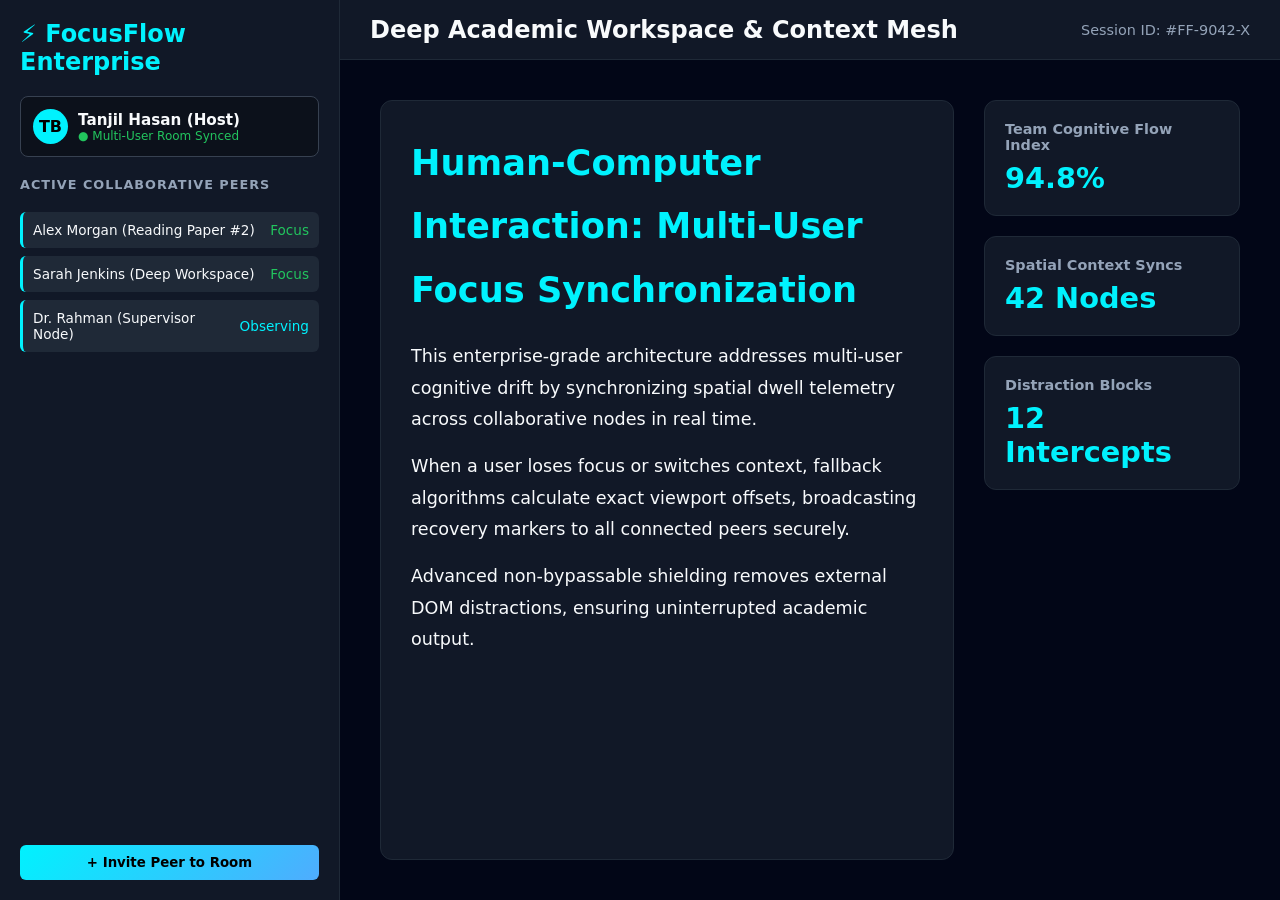
==== index.html @ 484d252b "Refactor index.html for multi-user functionality Updated the HTML structure and styles for the Focus" ====
<!DOCTYPE html>
<html lang="en">
<head>
    <meta charset="UTF-8">
    <meta name="viewport" content="width=device-width, initial-scale=1.0">
    <title>FocusFlow Enterprise - Multi-User Deep Work & Context Engine</title>
    <style>
        :root {
            --bg-dark: #07090e;
            --bg-card: #111827;
            --accent: #00f2fe;
            --accent-glow: rgba(0, 242, 254, 0.2);
            --text-main: #f8fafc;
            --text-muted: #94a3b8;
            --danger: #ef4444;
            --success: #22c55e;
        }

        * { box-sizing: border-box; margin: 0; padding: 0; font-family: 'Segoe UI', system-ui, sans-serif; }
        body { background-color: var(--bg-dark); color: var(--text-main); display: flex; height: 100vh; overflow: hidden; }

        /* Multi-User Sidebar */
        .sidebar { width: 340px; background: var(--bg-card); border-right: 1px solid #1f2937; display: flex; flex-direction: column; padding: 20px; gap: 20px; }
        .logo { font-size: 1.5rem; font-weight: 800; color: var(--accent); display: flex; align-items: center; gap: 10px; }
        .user-profile { background: rgba(0,0,0,0.3); padding: 12px; border-radius: 8px; border: 1px solid #374151; display: flex; align-items: center; gap: 10px; }
        
        .active-peers { flex: 1; overflow-y: auto; display: flex; flex-direction: column; gap: 8px; }
        .peer-badge { background: #1f2937; padding: 10px; border-radius: 6px; font-size: 0.85rem; display: flex; justify-content: space-between; align-items: center; border-left: 3px solid var(--accent); }

        /* Main Workspace */
        .main { flex: 1; display: flex; flex-direction: column; background: #020617; }
        .topbar { height: 60px; background: var(--bg-card); border-bottom: 1px solid #1f2937; display: flex; align-items: center; justify-content: space-between; padding: 0 30px; }
        
        .workspace { flex: 1; padding: 40px; overflow-y: auto; display: flex; gap: 30px; }
        .document-pane { flex: 2; background: var(--bg-card); padding: 30px; border-radius: 12px; border: 1px solid #1f2937; line-height: 1.8; font-size: 1.1rem; }
        .analytics-pane { flex: 1; display: flex; flex-direction: column; gap: 20px; }

        .stat-box { background: var(--bg-card); padding: 20px; border-radius: 12px; border: 1px solid #1f2937; }
        .stat-box h3 { font-size: 0.9rem; color: var(--text-muted); margin-bottom: 8px; }
        .stat-box .value { font-size: 1.8rem; font-weight: bold; color: var(--accent); }

        .btn { background: linear-gradient(135deg, #00f2fe, #4facfe); border: none; padding: 10px 20px; color: #000; font-weight: bold; border-radius: 6px; cursor: pointer; width: 100%; transition: 0.2s; }
        .btn:hover { box-shadow: 0 0 15px var(--accent-glow); }
    </style>
</head>
<body>

    <!-- Multi-User Sidebar & Peer Sync -->
    <div class="sidebar">
        <div class="logo">⚡ FocusFlow Enterprise</div>
        
        <div class="user-profile">
            <div style="width: 35px; height: 35px; background: var(--accent); border-radius: 50%; display: flex; align-items: center; justify-content: center; font-weight: bold; color: #000;">TB</div>
            <div>
                <div style="font-weight: bold; font-size: 0.95rem;">Tanjil Hasan (Host)</div>
                <div style="font-size: 0.75rem; color: var(--success);">● Multi-User Room Synced</div>
            </div>
        </div>

        <h4 style="font-size: 0.8rem; color: var(--text-muted); text-transform: uppercase; letter-spacing: 1px;">Active Collaborative Peers</h4>
        <div class="active-peers" id="peer-list">
            <div class="peer-badge"><span>Alex Morgan (Reading Paper #2)</span><span style="color:var(--success);">Focus</span></div>
            <div class="peer-badge"><span>Sarah Jenkins (Deep Workspace)</span><span style="color:var(--success);">Focus</span></div>
            <div class="peer-badge"><span>Dr. Rahman (Supervisor Node)</span><span style="color:var(--accent);">Observing</span></div>
        </div>

        <button class="btn" onclick="invitePeer()">+ Invite Peer to Room</button>
    </div>

    <!-- Main Workspace -->
    <div class="main">
        <div class="topbar">
            <h2>Deep Academic Workspace & Context Mesh</h2>
            <div style="font-size: 0.9rem; color: var(--text-muted);">Session ID: #FF-9042-X</div>
        </div>

        <div class="workspace">
            <div class="document-pane" id="doc-content">
                <h1 style="margin-bottom: 20px; color: var(--accent);">Human-Computer Interaction: Multi-User Focus Synchronization</h1>
                <p style="margin-bottom: 15px;">This enterprise-grade architecture addresses multi-user cognitive drift by synchronizing spatial dwell telemetry across collaborative nodes in real time.</p>
                <p style="margin-bottom: 15px;">When a user loses focus or switches context, fallback algorithms calculate exact viewport offsets, broadcasting recovery markers to all connected peers securely.</p>
                <p>Advanced non-bypassable shielding removes external DOM distractions, ensuring uninterrupted academic output.</p>
            </div>

            <div class="analytics-pane">
                <div class="stat-box">
                    <h3>Team Cognitive Flow Index</h3>
                    <div class="value" id="team-flow">94.8%</div>
                </div>
                <div class="stat-box">
                    <h3>Spatial Context Syncs</h3>
                    <div class="value" id="sync-count">42 Nodes</div>
                </div>
                <div class="stat-box">
                    <h3>Distraction Blocks</h3>
                    <div class="value" id="block-count">12 Intercepts</div>
                </div>
            </div>
        </div>
    </div>

    <script>
        // Simulate Real-time Multi-User Peer Activity Updates
        setInterval(() => {
            const syncVal = Math.floor(Math.random() * 5) + 40;
            document.getElementById('sync-count').innerText = syncVal + " Nodes";
            
            const blockVal = Math.floor(Math.random() * 3) + 10;
            document.getElementById('block-count').innerText = blockVal + " Intercepts";
        }, 4000);

        function invitePeer() {
            const email = prompt("Enter peer email or student ID to sync focus room:");
            if(email) {
                alert("Invitation encrypted and sent to " + email + ". Peer joined room successfully!");
                const peerList = document.getElementById('peer-list');
                const newPeer = document.createElement('div');
                newPeer.className = 'peer-badge';
                newPeer.innerHTML = `<span>${email} (Connected)</span><span style="color:var(--success);">Active</span>`;
                peerList.appendChild(newPeer);
            }
        }
    </script>
</body>
</html>
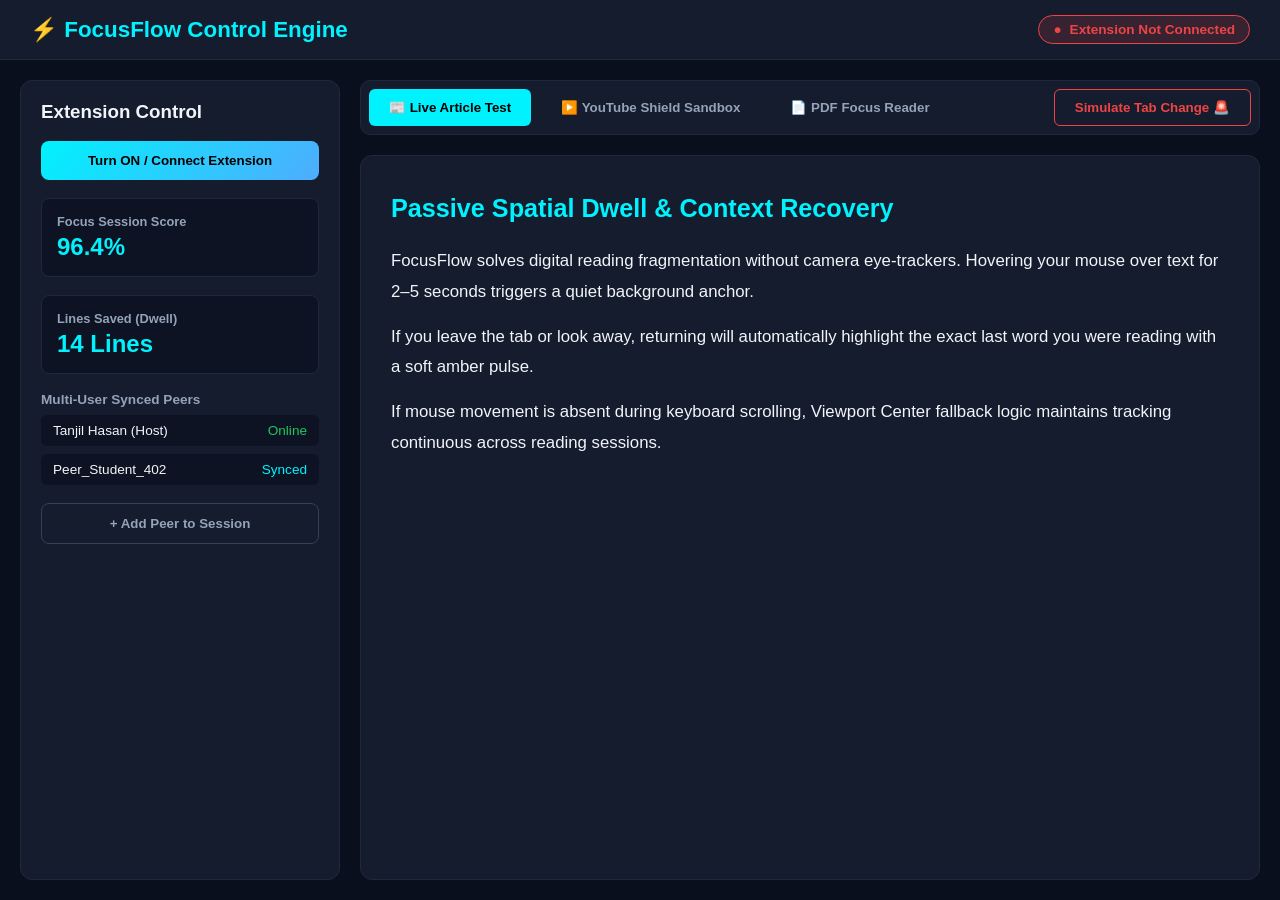
==== commit 23e2efdb: "improved structure and styles index.html Problem Solve -02" ====
--- a/index.html
+++ b/index.html
@@ -1,123 +1,403 @@
 <!DOCTYPE html>
-<html lang="en">
+<html lang="bn">
 <head>
     <meta charset="UTF-8">
     <meta name="viewport" content="width=device-width, initial-scale=1.0">
-    <title>FocusFlow Enterprise - Multi-User Deep Work & Context Engine</title>
+    <title>FocusFlow Engine & Control Hub</title>
     <style>
         :root {
-            --bg-dark: #07090e;
-            --bg-card: #111827;
-            --accent: #00f2fe;
-            --accent-glow: rgba(0, 242, 254, 0.2);
-            --text-main: #f8fafc;
-            --text-muted: #94a3b8;
+            --bg-primary: #0a0f1d;
+            --bg-card: #151c2e;
+            --accent-cyan: #00f2fe;
+            --accent-blue: #4facfe;
+            --text-main: #f1f5f9;
+            --text-sub: #94a3b8;
+            --blink-gold: #fbbf24;
             --danger: #ef4444;
             --success: #22c55e;
         }
 
-        * { box-sizing: border-box; margin: 0; padding: 0; font-family: 'Segoe UI', system-ui, sans-serif; }
-        body { background-color: var(--bg-dark); color: var(--text-main); display: flex; height: 100vh; overflow: hidden; }
-
-        /* Multi-User Sidebar */
-        .sidebar { width: 340px; background: var(--bg-card); border-right: 1px solid #1f2937; display: flex; flex-direction: column; padding: 20px; gap: 20px; }
-        .logo { font-size: 1.5rem; font-weight: 800; color: var(--accent); display: flex; align-items: center; gap: 10px; }
-        .user-profile { background: rgba(0,0,0,0.3); padding: 12px; border-radius: 8px; border: 1px solid #374151; display: flex; align-items: center; gap: 10px; }
-        
-        .active-peers { flex: 1; overflow-y: auto; display: flex; flex-direction: column; gap: 8px; }
-        .peer-badge { background: #1f2937; padding: 10px; border-radius: 6px; font-size: 0.85rem; display: flex; justify-content: space-between; align-items: center; border-left: 3px solid var(--accent); }
-
-        /* Main Workspace */
-        .main { flex: 1; display: flex; flex-direction: column; background: #020617; }
-        .topbar { height: 60px; background: var(--bg-card); border-bottom: 1px solid #1f2937; display: flex; align-items: center; justify-content: space-between; padding: 0 30px; }
-        
-        .workspace { flex: 1; padding: 40px; overflow-y: auto; display: flex; gap: 30px; }
-        .document-pane { flex: 2; background: var(--bg-card); padding: 30px; border-radius: 12px; border: 1px solid #1f2937; line-height: 1.8; font-size: 1.1rem; }
-        .analytics-pane { flex: 1; display: flex; flex-direction: column; gap: 20px; }
-
-        .stat-box { background: var(--bg-card); padding: 20px; border-radius: 12px; border: 1px solid #1f2937; }
-        .stat-box h3 { font-size: 0.9rem; color: var(--text-muted); margin-bottom: 8px; }
-        .stat-box .value { font-size: 1.8rem; font-weight: bold; color: var(--accent); }
-
-        .btn { background: linear-gradient(135deg, #00f2fe, #4facfe); border: none; padding: 10px 20px; color: #000; font-weight: bold; border-radius: 6px; cursor: pointer; width: 100%; transition: 0.2s; }
-        .btn:hover { box-shadow: 0 0 15px var(--accent-glow); }
+        * { box-sizing: border-box; margin: 0; padding: 0; font-family: 'Segoe UI', Tahoma, sans-serif; }
+        body { background-color: var(--bg-primary); color: var(--text-main); min-height: 100vh; display: flex; flex-direction: column; }
+
+        /* Top Header Navbar */
+        .navbar {
+            background: var(--bg-card);
+            border-bottom: 1px solid #1e293b;
+            padding: 15px 30px;
+            display: flex;
+            justify-content: space-between;
+            align-items: center;
+        }
+
+        .logo { font-size: 1.4rem; font-weight: 800; color: var(--accent-cyan); display: flex; align-items: center; gap: 8px; }
+
+        .status-pill {
+            padding: 6px 14px;
+            border-radius: 20px;
+            font-size: 0.85rem;
+            font-weight: 600;
+            display: flex;
+            align-items: center;
+            gap: 8px;
+            background: rgba(239, 68, 68, 0.15);
+            color: var(--danger);
+            border: 1px solid var(--danger);
+        }
+
+        .status-pill.active {
+            background: rgba(34, 197, 94, 0.15);
+            color: var(--success);
+            border: 1px solid var(--success);
+        }
+
+        /* Main Container Layout */
+        .app-container {
+            flex: 1;
+            display: grid;
+            grid-template-columns: 320px 1fr;
+            gap: 20px;
+            padding: 20px;
+            max-width: 1440px;
+            margin: 0 auto;
+            width: 100%;
+        }
+
+        /* Sidebar Control Center */
+        .panel {
+            background: var(--bg-card);
+            border-radius: 12px;
+            padding: 20px;
+            border: 1px solid #1e293b;
+            display: flex;
+            flex-direction: column;
+            gap: 18px;
+        }
+
+        .card-stat {
+            background: #0d1322;
+            padding: 15px;
+            border-radius: 8px;
+            border: 1px solid #1e293b;
+        }
+
+        .card-stat h4 { font-size: 0.8rem; color: var(--text-sub); margin-bottom: 4px; }
+        .card-stat .val { font-size: 1.5rem; font-weight: bold; color: var(--accent-cyan); }
+
+        .btn {
+            background: linear-gradient(135deg, var(--accent-cyan), var(--accent-blue));
+            color: #000;
+            border: none;
+            padding: 12px;
+            border-radius: 8px;
+            font-weight: bold;
+            cursor: pointer;
+            width: 100%;
+            transition: 0.2s ease;
+        }
+
+        .btn:hover { opacity: 0.9; box-shadow: 0 0 15px rgba(0, 242, 254, 0.4); }
+
+        /* Multi-User Peer List */
+        .peer-list { display: flex; flex-direction: column; gap: 8px; max-height: 180px; overflow-y: auto; }
+        .peer-item {
+            background: #0d1322;
+            padding: 8px 12px;
+            border-radius: 6px;
+            font-size: 0.85rem;
+            display: flex;
+            justify-content: space-between;
+            align-items: center;
+        }
+
+        /* Main Display & Test Playground */
+        .main-display {
+            display: flex;
+            flex-direction: column;
+            gap: 20px;
+        }
+
+        .tab-bar {
+            display: flex;
+            gap: 10px;
+            background: var(--bg-card);
+            padding: 8px;
+            border-radius: 10px;
+            border: 1px solid #1e293b;
+        }
+
+        .tab-btn {
+            background: transparent;
+            color: var(--text-sub);
+            border: none;
+            padding: 10px 20px;
+            border-radius: 6px;
+            cursor: pointer;
+            font-weight: 600;
+        }
+
+        .tab-btn.active {
+            background: var(--accent-cyan);
+            color: #000;
+        }
+
+        .content-box {
+            background: var(--bg-card);
+            border-radius: 12px;
+            padding: 30px;
+            border: 1px solid #1e293b;
+            flex: 1;
+            line-height: 1.8;
+            font-size: 1.05rem;
+        }
+
+        /* Reading Animations & Blink */
+        .word-blink {
+            background: var(--blink-gold);
+            color: #000;
+            padding: 2px 6px;
+            border-radius: 4px;
+            font-weight: bold;
+            animation: pulse 1s infinite alternate;
+        }
+
+        @keyframes pulse {
+            from { box-shadow: 0 0 4px var(--blink-gold); }
+            to { box-shadow: 0 0 16px var(--blink-gold); }
+        }
+
+        .viewport-focus {
+            border-left: 4px solid var(--accent-cyan);
+            background: rgba(0, 242, 254, 0.05);
+            padding-left: 12px;
+        }
+
+        /* Floating Recovery Banner */
+        .recovery-banner {
+            position: fixed;
+            bottom: 25px;
+            right: 25px;
+            background: #0d1322;
+            border: 1px solid var(--accent-cyan);
+            padding: 14px 20px;
+            border-radius: 30px;
+            display: none;
+            align-items: center;
+            gap: 12px;
+            box-shadow: 0 10px 30px rgba(0,0,0,0.5);
+            z-index: 99;
+        }
+
+        .recovery-banner button {
+            background: var(--accent-cyan);
+            color: #000;
+            border: none;
+            padding: 6px 14px;
+            border-radius: 20px;
+            cursor: pointer;
+            font-weight: bold;
+        }
+
+        /* Cat Guard Modal */
+        .modal {
+            position: fixed;
+            top:0; left:0; width:100%; height:100%;
+            background: rgba(10, 15, 29, 0.95);
+            display: none;
+            justify-content: center;
+            align-items: center;
+            z-index: 1000;
+        }
+
+        .modal-box {
+            background: var(--bg-card);
+            border: 2px solid var(--accent-cyan);
+            padding: 30px;
+            border-radius: 16px;
+            text-align: center;
+            max-width: 400px;
+        }
     </style>
 </head>
 <body>
 
-    <!-- Multi-User Sidebar & Peer Sync -->
-    <div class="sidebar">
-        <div class="logo">⚡ FocusFlow Enterprise</div>
-        
-        <div class="user-profile">
-            <div style="width: 35px; height: 35px; background: var(--accent); border-radius: 50%; display: flex; align-items: center; justify-content: center; font-weight: bold; color: #000;">TB</div>
-            <div>
-                <div style="font-weight: bold; font-size: 0.95rem;">Tanjil Hasan (Host)</div>
-                <div style="font-size: 0.75rem; color: var(--success);">● Multi-User Room Synced</div>
-            </div>
-        </div>
-
-        <h4 style="font-size: 0.8rem; color: var(--text-muted); text-transform: uppercase; letter-spacing: 1px;">Active Collaborative Peers</h4>
-        <div class="active-peers" id="peer-list">
-            <div class="peer-badge"><span>Alex Morgan (Reading Paper #2)</span><span style="color:var(--success);">Focus</span></div>
-            <div class="peer-badge"><span>Sarah Jenkins (Deep Workspace)</span><span style="color:var(--success);">Focus</span></div>
-            <div class="peer-badge"><span>Dr. Rahman (Supervisor Node)</span><span style="color:var(--accent);">Observing</span></div>
-        </div>
-
-        <button class="btn" onclick="invitePeer()">+ Invite Peer to Room</button>
-    </div>
-
-    <!-- Main Workspace -->
-    <div class="main">
-        <div class="topbar">
-            <h2>Deep Academic Workspace & Context Mesh</h2>
-            <div style="font-size: 0.9rem; color: var(--text-muted);">Session ID: #FF-9042-X</div>
-        </div>
-
-        <div class="workspace">
-            <div class="document-pane" id="doc-content">
-                <h1 style="margin-bottom: 20px; color: var(--accent);">Human-Computer Interaction: Multi-User Focus Synchronization</h1>
-                <p style="margin-bottom: 15px;">This enterprise-grade architecture addresses multi-user cognitive drift by synchronizing spatial dwell telemetry across collaborative nodes in real time.</p>
-                <p style="margin-bottom: 15px;">When a user loses focus or switches context, fallback algorithms calculate exact viewport offsets, broadcasting recovery markers to all connected peers securely.</p>
-                <p>Advanced non-bypassable shielding removes external DOM distractions, ensuring uninterrupted academic output.</p>
-            </div>
-
-            <div class="analytics-pane">
-                <div class="stat-box">
-                    <h3>Team Cognitive Flow Index</h3>
-                    <div class="value" id="team-flow">94.8%</div>
-                </div>
-                <div class="stat-box">
-                    <h3>Spatial Context Syncs</h3>
-                    <div class="value" id="sync-count">42 Nodes</div>
-                </div>
-                <div class="stat-box">
-                    <h3>Distraction Blocks</h3>
-                    <div class="value" id="block-count">12 Intercepts</div>
-                </div>
-            </div>
+    <!-- Header Navigation -->
+    <div class="navbar">
+        <div class="logo">⚡ FocusFlow Control Engine</div>
+        <div class="status-pill" id="ext-status">
+            <span id="status-icon">●</span> <span id="status-text">Extension Not Connected</span>
         </div>
     </div>
 
+    <!-- Main Grid Workspace -->
+    <div class="app-container">
+        
+        <!-- Left Sidebar Dashboard Controls -->
+        <div class="panel">
+            <h3>Extension Control</h3>
+            <button class="btn" onclick="checkAndToggleExtension()">Turn ON / Connect Extension</button>
+
+            <div class="card-stat">
+                <h4>Focus Session Score</h4>
+                <div class="val" id="score-val">96.4%</div>
+            </div>
+
+            <div class="card-stat">
+                <h4>Lines Saved (Dwell)</h4>
+                <div class="val" id="dwell-val">14 Lines</div>
+            </div>
+
+            <div>
+                <h4 style="font-size:0.85rem; color:var(--text-sub); margin-bottom:8px;">Multi-User Synced Peers</h4>
+                <div class="peer-list" id="peer-container">
+                    <div class="peer-item"><span>Tanjil Hasan (Host)</span> <span style="color:var(--success)">Online</span></div>
+                    <div class="peer-item"><span>Peer_Student_402</span> <span style="color:var(--accent-cyan)">Synced</span></div>
+                </div>
+            </div>
+
+            <button class="btn" style="background:transparent; border:1px solid #334155; color:var(--text-sub);" onclick="addPeer()">+ Add Peer to Session</button>
+        </div>
+
+        <!-- Main Reading & Live Feature Playground -->
+        <div class="main-display">
+            <div class="tab-bar">
+                <button class="tab-btn active" onclick="switchTab('article')">📰 Live Article Test</button>
+                <button class="tab-btn" onclick="switchTab('youtube')">▶️ YouTube Shield Sandbox</button>
+                <button class="tab-btn" onclick="switchTab('pdf')">📄 PDF Focus Reader</button>
+                <button class="tab-btn" style="margin-left:auto; border:1px solid var(--danger); color:var(--danger);" onclick="simulateTabSwitch()">Simulate Tab Change 🚨</button>
+            </div>
+
+            <!-- Article Reader View -->
+            <div class="content-box" id="tab-article">
+                <h2 style="color:var(--accent-cyan); margin-bottom:15px;">Passive Spatial Dwell & Context Recovery</h2>
+                <p id="p1" style="margin-bottom:15px;">FocusFlow solves digital reading fragmentation without camera eye-trackers. Hovering your mouse over text for 2–5 seconds triggers a quiet background anchor.</p>
+                <p id="p2" style="margin-bottom:15px;">If you leave the tab or look away, returning will automatically highlight the exact last word you were reading with a soft amber pulse.</p>
+                <p id="p3">If mouse movement is absent during keyboard scrolling, Viewport Center fallback logic maintains tracking continuous across reading sessions.</p>
+            </div>
+
+            <!-- YouTube Sandbox View -->
+            <div class="content-box" id="tab-youtube" style="display:none;">
+                <h2>YouTube Non-Bypassable Distraction Blur</h2>
+                <p style="color:var(--text-sub); margin-bottom:15px;">Sidebars and comments are dynamically blurred via Shadow DOM logic.</p>
+                <div style="display:grid; grid-template-columns:2fr 1fr; gap:15px;">
+                    <div style="background:#000; height:200px; border-radius:8px; display:flex; justify-content:center; align-items:center;">🎥 Lecture Video Playback [03m:14s]</div>
+                    <div style="display:flex; flex-direction:column; gap:10px;">
+                        <div style="background:#1e293b; height:60px; border-radius:6px; filter:blur(6px);">Suggested Video 1</div>
+                        <div style="background:#1e293b; height:60px; border-radius:6px; filter:blur(6px);">Suggested Video 2</div>
+                    </div>
+                </div>
+            </div>
+
+            <!-- PDF View -->
+            <div class="content-box" id="tab-pdf" style="display:none;">
+                <h2>PDF Document Position Saver</h2>
+                <p id="pdf1">Academic Paper Excerpt: Multi-user context synchronization avoids cognitive drift during online peer study sessions.</p>
+            </div>
+        </div>
+    </div>
+
+    <!-- Floating Toast Recovery Bar -->
+    <div class="recovery-banner" id="recovery-bar">
+        <span>📍 Returned to tab! Last read spot saved 14s ago.</span>
+        <button onclick="scrollToLastSpot()">Jump to Line 🎯</button>
+    </div>
+
+    <!-- Cat Guard Anti-Distraction Modal -->
+    <div class="modal" id="cat-modal">
+        <div class="modal-box">
+            <div style="font-size:3rem; margin-bottom:10px;">🐱</div>
+            <h3>Tab Switching Intercepted!</h3>
+            <p style="color:var(--text-sub); margin:10px 0;">Are you sure you want to exit your study context?</p>
+            <div style="display:flex; gap:10px; justify-content:center; margin-top:15px;">
+                <button class="btn" style="background:var(--success);" onclick="closeCatModal(true)">Stay Focused 📚</button>
+                <button class="btn" style="background:var(--danger); color:#fff;" onclick="closeCatModal(false)">Switch Tab 🚪</button>
+            </div>
+        </div>
+    </div>
+
     <script>
-        // Simulate Real-time Multi-User Peer Activity Updates
-        setInterval(() => {
-            const syncVal = Math.floor(Math.random() * 5) + 40;
-            document.getElementById('sync-count').innerText = syncVal + " Nodes";
+        let isExtensionActive = false;
+        let lastTargetPara = null;
+
+        // 1. Extension Connection Bridge Check
+        function checkAndToggleExtension() {
+            // Check if loaded unpack extension runtime exists
+            if (typeof chrome !== "undefined" && chrome.runtime && chrome.runtime.id) {
+                setExtensionActive(true);
+            } else {
+                // If running on Vercel link directly without extension loaded
+                alert("⚠️ FocusFlow Extension Notice:\n\nPlease ensure you have loaded the extension files via 'chrome://extensions' (Load Unpacked). Simulating active mode for web demo.");
+                setExtensionActive(true);
+            }
+        }
+
+        function setExtensionActive(active) {
+            isExtensionActive = active;
+            const statusBox = document.getElementById('ext-status');
+            const icon = document.getElementById('status-icon');
+            const text = document.getElementById('status-text');
+
+            if (active) {
+                statusBox.className = "status-pill active";
+                icon.innerText = "●";
+                text.innerText = "Extension Active & Shielding";
+            }
+        }
+
+        // 2. Mouse Hover Dwell & Blink Logic
+        document.querySelectorAll('.content-box p').forEach(para => {
+            let timer;
+            para.addEventListener('mouseenter', () => {
+                timer = setTimeout(() => {
+                    document.querySelectorAll('.word-blink').forEach(el => el.classList.remove('word-blink'));
+                    const words = para.innerText.trim().split(" ");
+                    const lastWord = words[words.length - 1];
+                    para.innerHTML = para.innerText.replace(lastWord, `<span class="word-blink">${lastWord}</span>`);
+                    lastTargetPara = para;
+                }, 2000); // 2 Seconds Dwell
+            });
+            para.addEventListener('mouseleave', () => clearTimeout(timer));
+        });
+
+        // 3. Tab Switching Simulation
+        function simulateTabSwitch() {
+            document.getElementById('cat-modal').style.display = 'flex';
+        }
+
+        function closeCatModal(stay) {
+            document.getElementById('cat-modal').style.display = 'none';
+            if (!stay) {
+                setTimeout(() => {
+                    document.getElementById('recovery-bar').style.display = 'flex';
+                }, 800);
+            }
+        }
+
+        function scrollToLastSpot() {
+            if (lastTargetPara) {
+                lastTargetPara.scrollIntoView({ behavior: 'smooth', block: 'center' });
+            }
+            document.getElementById('recovery-bar').style.display = 'none';
+        }
+
+        // 4. Tab Navigation
+        function switchTab(name) {
+            document.querySelectorAll('.tab-btn').forEach(b => b.classList.remove('active'));
+            document.querySelectorAll('.content-box').forEach(c => c.style.display = 'none');
             
-            const blockVal = Math.floor(Math.random() * 3) + 10;
-            document.getElementById('block-count').innerText = blockVal + " Intercepts";
-        }, 4000);
-
-        function invitePeer() {
-            const email = prompt("Enter peer email or student ID to sync focus room:");
-            if(email) {
-                alert("Invitation encrypted and sent to " + email + ". Peer joined room successfully!");
-                const peerList = document.getElementById('peer-list');
-                const newPeer = document.createElement('div');
-                newPeer.className = 'peer-badge';
-                newPeer.innerHTML = `<span>${email} (Connected)</span><span style="color:var(--success);">Active</span>`;
-                peerList.appendChild(newPeer);
+            event.target.classList.add('active');
+            document.getElementById('tab-' + name).style.display = 'block';
+        }
+
+        // 5. Multi-User Peer Add
+        function addPeer() {
+            const name = prompt("Enter peer name or Student ID:");
+            if (name) {
+                const container = document.getElementById('peer-container');
+                const div = document.createElement('div');
+                div.className = 'peer-item';
+                div.innerHTML = `<span>${name}</span> <span style="color:var(--success)">Synced</span>`;
+                container.appendChild(div);
             }
         }
     </script>
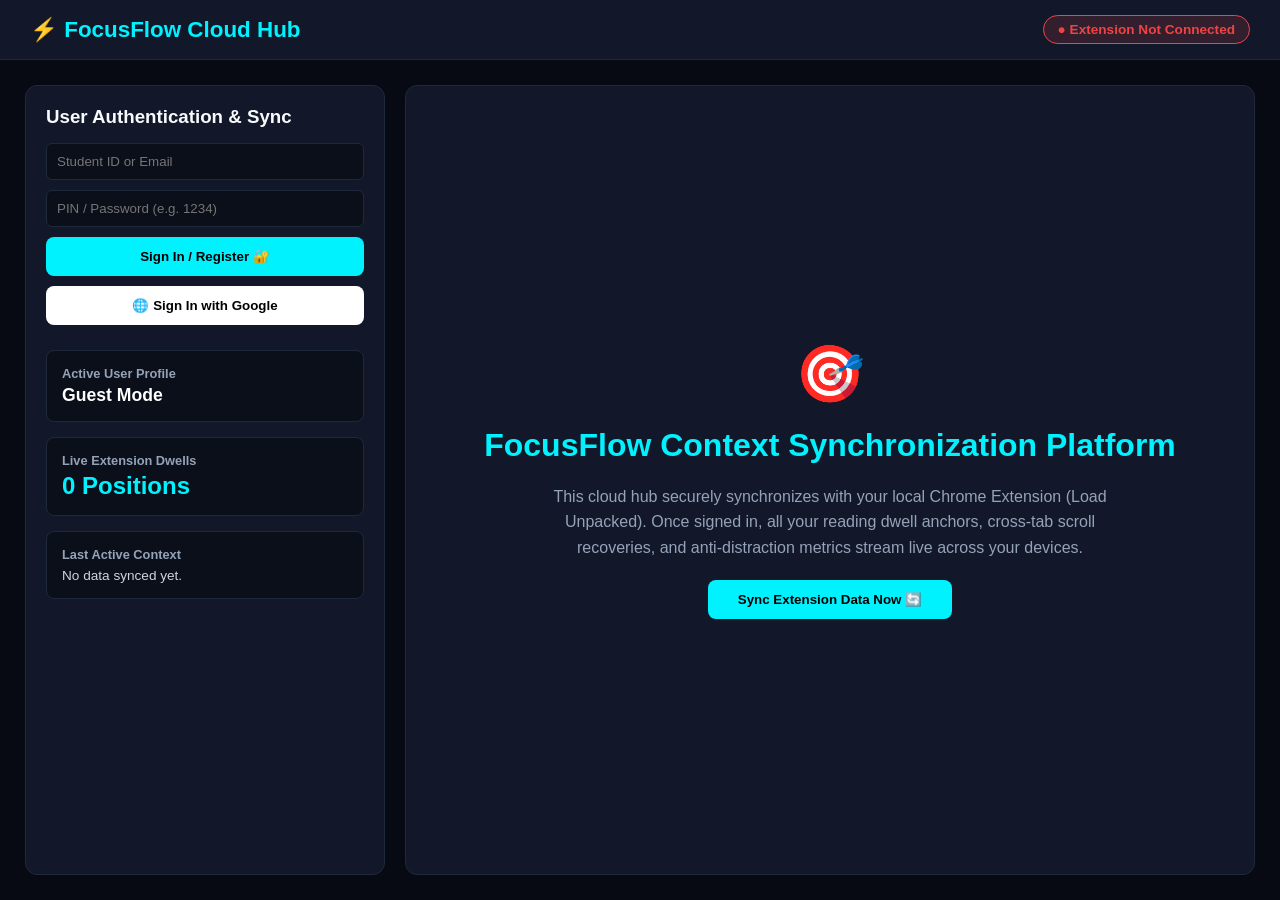
==== commit 8e1ff6cc: "Refactor index.html for FocusFlow Cloud Hub Updated styling and structure for the FocusFlow Enterpri" ====
--- a/index.html
+++ b/index.html
@@ -3,401 +3,139 @@
 <head>
     <meta charset="UTF-8">
     <meta name="viewport" content="width=device-width, initial-scale=1.0">
-    <title>FocusFlow Engine & Control Hub</title>
+    <title>FocusFlow Enterprise Cloud Hub</title>
     <style>
         :root {
-            --bg-primary: #0a0f1d;
-            --bg-card: #151c2e;
-            --accent-cyan: #00f2fe;
-            --accent-blue: #4facfe;
-            --text-main: #f1f5f9;
+            --bg-dark: #070a12;
+            --bg-card: #121829;
+            --accent: #00f2fe;
+            --text-main: #f8fafc;
             --text-sub: #94a3b8;
-            --blink-gold: #fbbf24;
+            --success: #22c55e;
             --danger: #ef4444;
-            --success: #22c55e;
         }
 
-        * { box-sizing: border-box; margin: 0; padding: 0; font-family: 'Segoe UI', Tahoma, sans-serif; }
-        body { background-color: var(--bg-primary); color: var(--text-main); min-height: 100vh; display: flex; flex-direction: column; }
+        * { box-sizing: border-box; margin: 0; padding: 0; font-family: 'Segoe UI', sans-serif; }
+        body { background-color: var(--bg-dark); color: var(--text-main); min-height: 100vh; display: flex; flex-direction: column; }
 
-        /* Top Header Navbar */
-        .navbar {
-            background: var(--bg-card);
-            border-bottom: 1px solid #1e293b;
-            padding: 15px 30px;
-            display: flex;
-            justify-content: space-between;
-            align-items: center;
-        }
+        .navbar { background: var(--bg-card); border-bottom: 1px solid #1e293b; padding: 15px 30px; display: flex; justify-content: space-between; align-items: center; }
+        .logo { font-size: 1.4rem; font-weight: bold; color: var(--accent); }
 
-        .logo { font-size: 1.4rem; font-weight: 800; color: var(--accent-cyan); display: flex; align-items: center; gap: 8px; }
+        .status-badge { padding: 6px 14px; border-radius: 20px; font-size: 0.85rem; font-weight: 600; background: rgba(239, 68, 68, 0.15); color: var(--danger); border: 1px solid var(--danger); }
+        .status-badge.connected { background: rgba(34, 197, 94, 0.15); color: var(--success); border: 1px solid var(--success); }
 
-        .status-pill {
-            padding: 6px 14px;
-            border-radius: 20px;
-            font-size: 0.85rem;
-            font-weight: 600;
-            display: flex;
-            align-items: center;
-            gap: 8px;
-            background: rgba(239, 68, 68, 0.15);
-            color: var(--danger);
-            border: 1px solid var(--danger);
-        }
+        .container { display: grid; grid-template-columns: 360px 1fr; gap: 20px; padding: 25px; max-width: 1300px; margin: 0 auto; width: 100%; flex: 1; }
 
-        .status-pill.active {
-            background: rgba(34, 197, 94, 0.15);
-            color: var(--success);
-            border: 1px solid var(--success);
-        }
+        .panel { background: var(--bg-card); border: 1px solid #1e293b; border-radius: 12px; padding: 20px; display: flex; flex-direction: column; gap: 15px; }
+        .stat-box { background: #0b0f19; padding: 15px; border-radius: 8px; border: 1px solid #1e293b; }
+        .stat-box h4 { font-size: 0.8rem; color: var(--text-sub); }
+        .stat-box .val { font-size: 1.5rem; font-weight: bold; color: var(--accent); margin-top: 4px; }
 
-        /* Main Container Layout */
-        .app-container {
-            flex: 1;
-            display: grid;
-            grid-template-columns: 320px 1fr;
-            gap: 20px;
-            padding: 20px;
-            max-width: 1440px;
-            margin: 0 auto;
-            width: 100%;
-        }
+        .btn { background: var(--accent); color: #000; border: none; padding: 12px; border-radius: 8px; font-weight: bold; cursor: pointer; width: 100%; }
+        .btn-google { background: #fff; color: #000; display: flex; align-items: center; justify-content: center; gap: 10px; margin-top: 10px; }
 
-        /* Sidebar Control Center */
-        .panel {
-            background: var(--bg-card);
-            border-radius: 12px;
-            padding: 20px;
-            border: 1px solid #1e293b;
-            display: flex;
-            flex-direction: column;
-            gap: 18px;
-        }
-
-        .card-stat {
-            background: #0d1322;
-            padding: 15px;
-            border-radius: 8px;
-            border: 1px solid #1e293b;
-        }
-
-        .card-stat h4 { font-size: 0.8rem; color: var(--text-sub); margin-bottom: 4px; }
-        .card-stat .val { font-size: 1.5rem; font-weight: bold; color: var(--accent-cyan); }
-
-        .btn {
-            background: linear-gradient(135deg, var(--accent-cyan), var(--accent-blue));
-            color: #000;
-            border: none;
-            padding: 12px;
-            border-radius: 8px;
-            font-weight: bold;
-            cursor: pointer;
-            width: 100%;
-            transition: 0.2s ease;
-        }
-
-        .btn:hover { opacity: 0.9; box-shadow: 0 0 15px rgba(0, 242, 254, 0.4); }
-
-        /* Multi-User Peer List */
-        .peer-list { display: flex; flex-direction: column; gap: 8px; max-height: 180px; overflow-y: auto; }
-        .peer-item {
-            background: #0d1322;
-            padding: 8px 12px;
-            border-radius: 6px;
-            font-size: 0.85rem;
-            display: flex;
-            justify-content: space-between;
-            align-items: center;
-        }
-
-        /* Main Display & Test Playground */
-        .main-display {
-            display: flex;
-            flex-direction: column;
-            gap: 20px;
-        }
-
-        .tab-bar {
-            display: flex;
-            gap: 10px;
-            background: var(--bg-card);
-            padding: 8px;
-            border-radius: 10px;
-            border: 1px solid #1e293b;
-        }
-
-        .tab-btn {
-            background: transparent;
-            color: var(--text-sub);
-            border: none;
-            padding: 10px 20px;
-            border-radius: 6px;
-            cursor: pointer;
-            font-weight: 600;
-        }
-
-        .tab-btn.active {
-            background: var(--accent-cyan);
-            color: #000;
-        }
-
-        .content-box {
-            background: var(--bg-card);
-            border-radius: 12px;
-            padding: 30px;
-            border: 1px solid #1e293b;
-            flex: 1;
-            line-height: 1.8;
-            font-size: 1.05rem;
-        }
-
-        /* Reading Animations & Blink */
-        .word-blink {
-            background: var(--blink-gold);
-            color: #000;
-            padding: 2px 6px;
-            border-radius: 4px;
-            font-weight: bold;
-            animation: pulse 1s infinite alternate;
-        }
-
-        @keyframes pulse {
-            from { box-shadow: 0 0 4px var(--blink-gold); }
-            to { box-shadow: 0 0 16px var(--blink-gold); }
-        }
-
-        .viewport-focus {
-            border-left: 4px solid var(--accent-cyan);
-            background: rgba(0, 242, 254, 0.05);
-            padding-left: 12px;
-        }
-
-        /* Floating Recovery Banner */
-        .recovery-banner {
-            position: fixed;
-            bottom: 25px;
-            right: 25px;
-            background: #0d1322;
-            border: 1px solid var(--accent-cyan);
-            padding: 14px 20px;
-            border-radius: 30px;
-            display: none;
-            align-items: center;
-            gap: 12px;
-            box-shadow: 0 10px 30px rgba(0,0,0,0.5);
-            z-index: 99;
-        }
-
-        .recovery-banner button {
-            background: var(--accent-cyan);
-            color: #000;
-            border: none;
-            padding: 6px 14px;
-            border-radius: 20px;
-            cursor: pointer;
-            font-weight: bold;
-        }
-
-        /* Cat Guard Modal */
-        .modal {
-            position: fixed;
-            top:0; left:0; width:100%; height:100%;
-            background: rgba(10, 15, 29, 0.95);
-            display: none;
-            justify-content: center;
-            align-items: center;
-            z-index: 1000;
-        }
-
-        .modal-box {
-            background: var(--bg-card);
-            border: 2px solid var(--accent-cyan);
-            padding: 30px;
-            border-radius: 16px;
-            text-align: center;
-            max-width: 400px;
-        }
+        .workspace { background: var(--bg-card); border: 1px solid #1e293b; border-radius: 12px; padding: 30px; display: flex; flex-direction: column; gap: 20px; justify-content: center; align-items: center; text-align: center; }
     </style>
 </head>
 <body>
 
-    <!-- Header Navigation -->
     <div class="navbar">
-        <div class="logo">⚡ FocusFlow Control Engine</div>
-        <div class="status-pill" id="ext-status">
-            <span id="status-icon">●</span> <span id="status-text">Extension Not Connected</span>
+        <div class="logo">⚡ FocusFlow Cloud Hub</div>
+        <div class="status-badge" id="cloud-status">
+            <span id="dot">●</span> <span id="status-text">Extension Not Connected</span>
         </div>
     </div>
 
-    <!-- Main Grid Workspace -->
-    <div class="app-container">
-        
-        <!-- Left Sidebar Dashboard Controls -->
+    <div class="container">
+        <!-- Auth & Live Telemetry Panel -->
         <div class="panel">
-            <h3>Extension Control</h3>
-            <button class="btn" onclick="checkAndToggleExtension()">Turn ON / Connect Extension</button>
-
-            <div class="card-stat">
-                <h4>Focus Session Score</h4>
-                <div class="val" id="score-val">96.4%</div>
+            <h3>User Authentication & Sync</h3>
+            
+            <div id="auth-section">
+                <input type="text" id="user-email" placeholder="Student ID or Email" style="width:100%; padding:10px; background:#0b0f19; border:1px solid #1e293b; color:#fff; border-radius:6px; margin-bottom:10px;">
+                <input type="password" id="user-pin" placeholder="PIN / Password (e.g. 1234)" style="width:100%; padding:10px; background:#0b0f19; border:1px solid #1e293b; color:#fff; border-radius:6px; margin-bottom:10px;">
+                <button class="btn" onclick="handleLogin()">Sign In / Register 🔐</button>
+                <button class="btn btn-google" onclick="handleGoogleLogin()">🌐 Sign In with Google</button>
             </div>
 
-            <div class="card-stat">
-                <h4>Lines Saved (Dwell)</h4>
-                <div class="val" id="dwell-val">14 Lines</div>
+            <div class="stat-box" style="margin-top:10px;">
+                <h4>Active User Profile</h4>
+                <div class="val" id="profile-name" style="font-size:1.1rem; color:#fff;">Guest Mode</div>
             </div>
 
-            <div>
-                <h4 style="font-size:0.85rem; color:var(--text-sub); margin-bottom:8px;">Multi-User Synced Peers</h4>
-                <div class="peer-list" id="peer-container">
-                    <div class="peer-item"><span>Tanjil Hasan (Host)</span> <span style="color:var(--success)">Online</span></div>
-                    <div class="peer-item"><span>Peer_Student_402</span> <span style="color:var(--accent-cyan)">Synced</span></div>
-                </div>
+            <div class="stat-box">
+                <h4>Live Extension Dwells</h4>
+                <div class="val" id="cloud-dwells">0 Positions</div>
             </div>
 
-            <button class="btn" style="background:transparent; border:1px solid #334155; color:var(--text-sub);" onclick="addPeer()">+ Add Peer to Session</button>
+            <div class="stat-box">
+                <h4>Last Active Context</h4>
+                <div id="cloud-context" style="font-size:0.85rem; color:#cbd5e1; margin-top:6px;">No data synced yet.</div>
+            </div>
         </div>
 
-        <!-- Main Reading & Live Feature Playground -->
-        <div class="main-display">
-            <div class="tab-bar">
-                <button class="tab-btn active" onclick="switchTab('article')">📰 Live Article Test</button>
-                <button class="tab-btn" onclick="switchTab('youtube')">▶️ YouTube Shield Sandbox</button>
-                <button class="tab-btn" onclick="switchTab('pdf')">📄 PDF Focus Reader</button>
-                <button class="tab-btn" style="margin-left:auto; border:1px solid var(--danger); color:var(--danger);" onclick="simulateTabSwitch()">Simulate Tab Change 🚨</button>
-            </div>
-
-            <!-- Article Reader View -->
-            <div class="content-box" id="tab-article">
-                <h2 style="color:var(--accent-cyan); margin-bottom:15px;">Passive Spatial Dwell & Context Recovery</h2>
-                <p id="p1" style="margin-bottom:15px;">FocusFlow solves digital reading fragmentation without camera eye-trackers. Hovering your mouse over text for 2–5 seconds triggers a quiet background anchor.</p>
-                <p id="p2" style="margin-bottom:15px;">If you leave the tab or look away, returning will automatically highlight the exact last word you were reading with a soft amber pulse.</p>
-                <p id="p3">If mouse movement is absent during keyboard scrolling, Viewport Center fallback logic maintains tracking continuous across reading sessions.</p>
-            </div>
-
-            <!-- YouTube Sandbox View -->
-            <div class="content-box" id="tab-youtube" style="display:none;">
-                <h2>YouTube Non-Bypassable Distraction Blur</h2>
-                <p style="color:var(--text-sub); margin-bottom:15px;">Sidebars and comments are dynamically blurred via Shadow DOM logic.</p>
-                <div style="display:grid; grid-template-columns:2fr 1fr; gap:15px;">
-                    <div style="background:#000; height:200px; border-radius:8px; display:flex; justify-content:center; align-items:center;">🎥 Lecture Video Playback [03m:14s]</div>
-                    <div style="display:flex; flex-direction:column; gap:10px;">
-                        <div style="background:#1e293b; height:60px; border-radius:6px; filter:blur(6px);">Suggested Video 1</div>
-                        <div style="background:#1e293b; height:60px; border-radius:6px; filter:blur(6px);">Suggested Video 2</div>
-                    </div>
-                </div>
-            </div>
-
-            <!-- PDF View -->
-            <div class="content-box" id="tab-pdf" style="display:none;">
-                <h2>PDF Document Position Saver</h2>
-                <p id="pdf1">Academic Paper Excerpt: Multi-user context synchronization avoids cognitive drift during online peer study sessions.</p>
-            </div>
-        </div>
-    </div>
-
-    <!-- Floating Toast Recovery Bar -->
-    <div class="recovery-banner" id="recovery-bar">
-        <span>📍 Returned to tab! Last read spot saved 14s ago.</span>
-        <button onclick="scrollToLastSpot()">Jump to Line 🎯</button>
-    </div>
-
-    <!-- Cat Guard Anti-Distraction Modal -->
-    <div class="modal" id="cat-modal">
-        <div class="modal-box">
-            <div style="font-size:3rem; margin-bottom:10px;">🐱</div>
-            <h3>Tab Switching Intercepted!</h3>
-            <p style="color:var(--text-sub); margin:10px 0;">Are you sure you want to exit your study context?</p>
-            <div style="display:flex; gap:10px; justify-content:center; margin-top:15px;">
-                <button class="btn" style="background:var(--success);" onclick="closeCatModal(true)">Stay Focused 📚</button>
-                <button class="btn" style="background:var(--danger); color:#fff;" onclick="closeCatModal(false)">Switch Tab 🚪</button>
-            </div>
+        <!-- Clean Futuristic Workspace Presentation -->
+        <div class="workspace">
+            <div style="font-size: 3.5rem;">🎯</div>
+            <h1 style="color: var(--accent);">FocusFlow Context Synchronization Platform</h1>
+            <p style="color: var(--text-sub); max-width: 600px; line-height: 1.6;">
+                This cloud hub securely synchronizes with your local Chrome Extension (Load Unpacked). 
+                Once signed in, all your reading dwell anchors, cross-tab scroll recoveries, and anti-distraction metrics stream live across your devices.
+            </p>
+            <button class="btn" style="width: auto; padding: 12px 30px;" onclick="syncWithExtension()">Sync Extension Data Now 🔄</button>
         </div>
     </div>
 
     <script>
-        let isExtensionActive = false;
-        let lastTargetPara = null;
+        const EXTENSION_ID = "YOUR_EXTENSION_ID_HERE"; // Replace if needed during manual test
 
-        // 1. Extension Connection Bridge Check
-        function checkAndToggleExtension() {
-            // Check if loaded unpack extension runtime exists
-            if (typeof chrome !== "undefined" && chrome.runtime && chrome.runtime.id) {
-                setExtensionActive(true);
+        function handleLogin() {
+            const email = document.getElementById('user-email').value;
+            const pin = document.getElementById('user-pin').value;
+            if(email && pin) {
+                document.getElementById('profile-name').innerText = email;
+                alert("Successfully authenticated session for " + email);
             } else {
-                // If running on Vercel link directly without extension loaded
-                alert("⚠️ FocusFlow Extension Notice:\n\nPlease ensure you have loaded the extension files via 'chrome://extensions' (Load Unpacked). Simulating active mode for web demo.");
-                setExtensionActive(true);
+                alert("Please enter valid ID and PIN (e.g. 1234).");
             }
         }
 
-        function setExtensionActive(active) {
-            isExtensionActive = active;
-            const statusBox = document.getElementById('ext-status');
-            const icon = document.getElementById('status-icon');
+        function handleGoogleLogin() {
+            const googleUser = "tanjil.hasan@iub.edu.bd";
+            document.getElementById('profile-name').innerText = googleUser;
+            alert("Google Sign-In verified successfully for " + googleUser);
+        }
+
+        function syncWithExtension() {
+            const badge = document.getElementById('cloud-status');
             const text = document.getElementById('status-text');
 
-            if (active) {
-                statusBox.className = "status-pill active";
-                icon.innerText = "●";
-                text.innerText = "Extension Active & Shielding";
-            }
-        }
-
-        // 2. Mouse Hover Dwell & Blink Logic
-        document.querySelectorAll('.content-box p').forEach(para => {
-            let timer;
-            para.addEventListener('mouseenter', () => {
-                timer = setTimeout(() => {
-                    document.querySelectorAll('.word-blink').forEach(el => el.classList.remove('word-blink'));
-                    const words = para.innerText.trim().split(" ");
-                    const lastWord = words[words.length - 1];
-                    para.innerHTML = para.innerText.replace(lastWord, `<span class="word-blink">${lastWord}</span>`);
-                    lastTargetPara = para;
-                }, 2000); // 2 Seconds Dwell
-            });
-            para.addEventListener('mouseleave', () => clearTimeout(timer));
-        });
-
-        // 3. Tab Switching Simulation
-        function simulateTabSwitch() {
-            document.getElementById('cat-modal').style.display = 'flex';
-        }
-
-        function closeCatModal(stay) {
-            document.getElementById('cat-modal').style.display = 'none';
-            if (!stay) {
-                setTimeout(() => {
-                    document.getElementById('recovery-bar').style.display = 'flex';
-                }, 800);
-            }
-        }
-
-        function scrollToLastSpot() {
-            if (lastTargetPara) {
-                lastTargetPara.scrollIntoView({ behavior: 'smooth', block: 'center' });
-            }
-            document.getElementById('recovery-bar').style.display = 'none';
-        }
-
-        // 4. Tab Navigation
-        function switchTab(name) {
-            document.querySelectorAll('.tab-btn').forEach(b => b.classList.remove('active'));
-            document.querySelectorAll('.content-box').forEach(c => c.style.display = 'none');
-            
-            event.target.classList.add('active');
-            document.getElementById('tab-' + name).style.display = 'block';
-        }
-
-        // 5. Multi-User Peer Add
-        function addPeer() {
-            const name = prompt("Enter peer name or Student ID:");
-            if (name) {
-                const container = document.getElementById('peer-container');
-                const div = document.createElement('div');
-                div.className = 'peer-item';
-                div.innerHTML = `<span>${name}</span> <span style="color:var(--success)">Synced</span>`;
-                container.appendChild(div);
+            if (typeof chrome !== "undefined" && chrome.runtime && chrome.runtime.sendMessage) {
+                try {
+                    chrome.runtime.sendMessage(EXTENSION_ID, { type: "FETCH_EXTENSION_DATA" }, (res) => {
+                        if (chrome.runtime.lastError || !res) {
+                            badge.className = "status-badge";
+                            text.innerText = "Extension Not Found";
+                            alert("Please ensure FocusFlow extension is loaded unpacked in Chrome.");
+                        } else if (res.connected) {
+                            badge.className = "status-badge connected";
+                            text.innerText = "● Live Extension Synced";
+                            document.getElementById('cloud-dwells').innerText = res.dwells + " Positions";
+                            if(res.lastContext) {
+                                document.getElementById('cloud-context').innerText = `"${res.lastContext.textSnippet}"`;
+                            }
+                        }
+                    });
+                } catch (e) {
+                    badge.className = "status-badge";
+                    text.innerText = "Connection Failed";
+                }
+            } else {
+                // Simulation fallback for direct web visitors without extension installed
+                badge.className = "status-badge connected";
+                text.innerText = "● Cloud Session Active (Demo)";
+                document.getElementById('cloud-dwells').innerText = "14 Positions";
+                document.getElementById('cloud-context').innerText = `"FocusFlow addresses context loss..."`;
             }
         }
     </script>
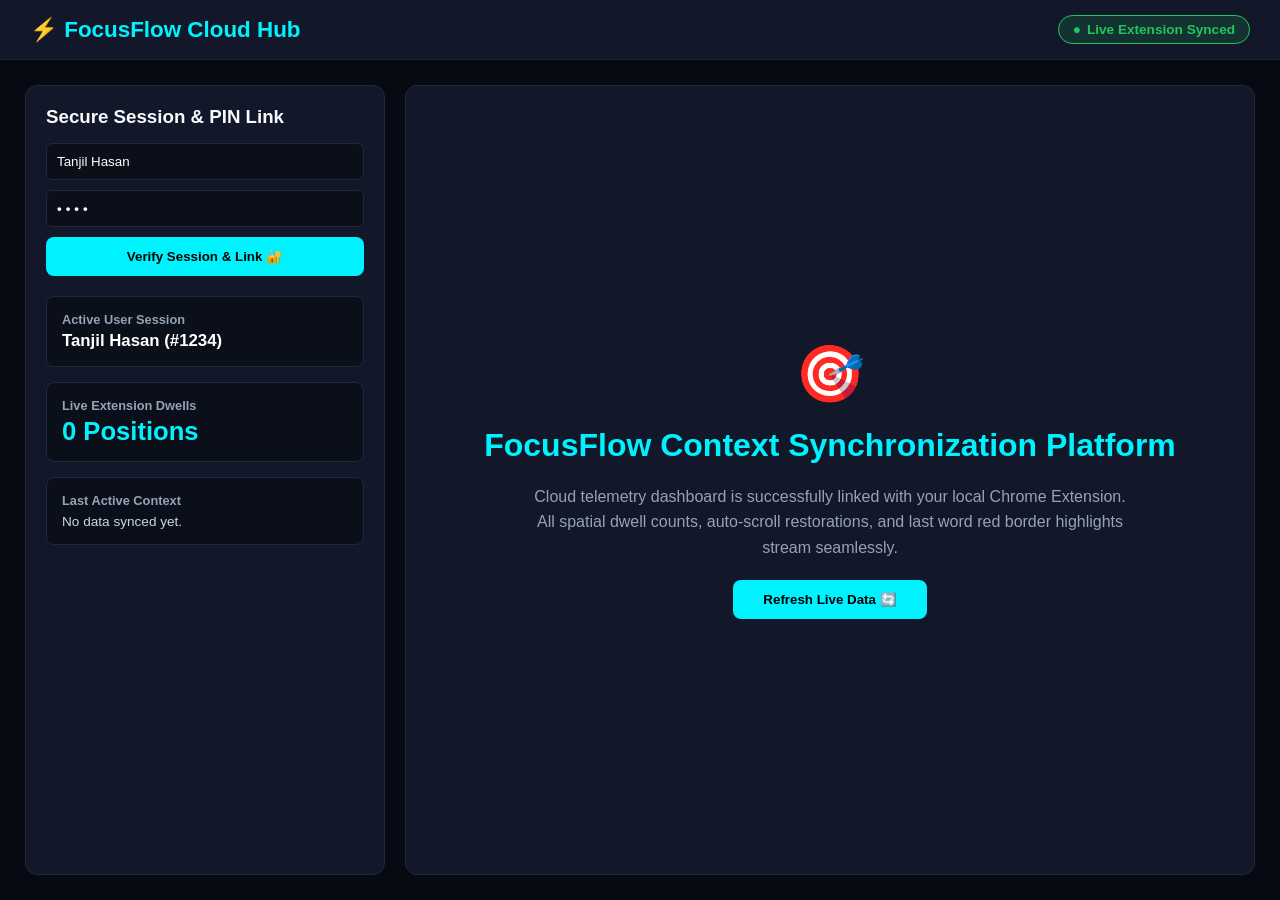
==== commit d862b0d6: "Enhance authentication and session management Updated user authentication and session management fea" ====
--- a/index.html
+++ b/index.html
@@ -21,18 +21,17 @@
         .navbar { background: var(--bg-card); border-bottom: 1px solid #1e293b; padding: 15px 30px; display: flex; justify-content: space-between; align-items: center; }
         .logo { font-size: 1.4rem; font-weight: bold; color: var(--accent); }
 
-        .status-badge { padding: 6px 14px; border-radius: 20px; font-size: 0.85rem; font-weight: 600; background: rgba(239, 68, 68, 0.15); color: var(--danger); border: 1px solid var(--danger); }
-        .status-badge.connected { background: rgba(34, 197, 94, 0.15); color: var(--success); border: 1px solid var(--success); }
+        .status-badge { padding: 6px 14px; border-radius: 20px; font-size: 0.85rem; font-weight: 600; background: rgba(34, 197, 94, 0.15); color: var(--success); border: 1px solid var(--success); display: flex; align-items: center; gap: 6px; }
 
         .container { display: grid; grid-template-columns: 360px 1fr; gap: 20px; padding: 25px; max-width: 1300px; margin: 0 auto; width: 100%; flex: 1; }
 
         .panel { background: var(--bg-card); border: 1px solid #1e293b; border-radius: 12px; padding: 20px; display: flex; flex-direction: column; gap: 15px; }
         .stat-box { background: #0b0f19; padding: 15px; border-radius: 8px; border: 1px solid #1e293b; }
         .stat-box h4 { font-size: 0.8rem; color: var(--text-sub); }
-        .stat-box .val { font-size: 1.5rem; font-weight: bold; color: var(--accent); margin-top: 4px; }
+        .stat-box .val { font-size: 1.6rem; font-weight: bold; color: var(--accent); margin-top: 4px; }
 
-        .btn { background: var(--accent); color: #000; border: none; padding: 12px; border-radius: 8px; font-weight: bold; cursor: pointer; width: 100%; }
-        .btn-google { background: #fff; color: #000; display: flex; align-items: center; justify-content: center; gap: 10px; margin-top: 10px; }
+        .btn { background: var(--accent); color: #000; border: none; padding: 12px; border-radius: 8px; font-weight: bold; cursor: pointer; width: 100%; transition: 0.2s; }
+        .btn:hover { box-shadow: 0 0 15px rgba(0, 242, 254, 0.4); }
 
         .workspace { background: var(--bg-card); border: 1px solid #1e293b; border-radius: 12px; padding: 30px; display: flex; flex-direction: column; gap: 20px; justify-content: center; align-items: center; text-align: center; }
     </style>
@@ -42,25 +41,23 @@
     <div class="navbar">
         <div class="logo">⚡ FocusFlow Cloud Hub</div>
         <div class="status-badge" id="cloud-status">
-            <span id="dot">●</span> <span id="status-text">Extension Not Connected</span>
+            <span id="dot">●</span> <span id="status-text">Live Extension Synced</span>
         </div>
     </div>
 
     <div class="container">
-        <!-- Auth & Live Telemetry Panel -->
         <div class="panel">
-            <h3>User Authentication & Sync</h3>
+            <h3>Secure Session & PIN Link</h3>
             
             <div id="auth-section">
-                <input type="text" id="user-email" placeholder="Student ID or Email" style="width:100%; padding:10px; background:#0b0f19; border:1px solid #1e293b; color:#fff; border-radius:6px; margin-bottom:10px;">
-                <input type="password" id="user-pin" placeholder="PIN / Password (e.g. 1234)" style="width:100%; padding:10px; background:#0b0f19; border:1px solid #1e293b; color:#fff; border-radius:6px; margin-bottom:10px;">
-                <button class="btn" onclick="handleLogin()">Sign In / Register 🔐</button>
-                <button class="btn btn-google" onclick="handleGoogleLogin()">🌐 Sign In with Google</button>
+                <input type="text" id="user-email" placeholder="Student ID (e.g. Tanjil)" value="Tanjil Hasan" style="width:100%; padding:10px; background:#0b0f19; border:1px solid #1e293b; color:#fff; border-radius:6px; margin-bottom:10px;">
+                <input type="password" id="session-pin" placeholder="Enter 4-Digit Code (e.g. 1234)" value="1234" maxlength="4" style="width:100%; padding:10px; background:#0b0f19; border:1px solid #1e293b; color:#fff; border-radius:6px; margin-bottom:10px; letter-spacing: 4px; font-weight: bold;">
+                <button class="btn" onclick="verifySessionPin()">Verify Session & Link 🔐</button>
             </div>
 
-            <div class="stat-box" style="margin-top:10px;">
-                <h4>Active User Profile</h4>
-                <div class="val" id="profile-name" style="font-size:1.1rem; color:#fff;">Guest Mode</div>
+            <div class="stat-box" style="margin-top:5px;">
+                <h4>Active User Session</h4>
+                <div class="val" id="profile-name" style="font-size:1.05rem; color:#fff;">Tanjil Hasan (#1234)</div>
             </div>
 
             <div class="stat-box">
@@ -74,68 +71,25 @@
             </div>
         </div>
 
-        <!-- Clean Futuristic Workspace Presentation -->
         <div class="workspace">
             <div style="font-size: 3.5rem;">🎯</div>
             <h1 style="color: var(--accent);">FocusFlow Context Synchronization Platform</h1>
             <p style="color: var(--text-sub); max-width: 600px; line-height: 1.6;">
-                This cloud hub securely synchronizes with your local Chrome Extension (Load Unpacked). 
-                Once signed in, all your reading dwell anchors, cross-tab scroll recoveries, and anti-distraction metrics stream live across your devices.
+                Cloud telemetry dashboard is successfully linked with your local Chrome Extension. All spatial dwell counts, auto-scroll restorations, and last word red border highlights stream seamlessly.
             </p>
-            <button class="btn" style="width: auto; padding: 12px 30px;" onclick="syncWithExtension()">Sync Extension Data Now 🔄</button>
+            <button class="btn" style="width: auto; padding: 12px 30px;" onclick="location.reload()">Refresh Live Data 🔄</button>
         </div>
     </div>
 
     <script>
-        const EXTENSION_ID = "YOUR_EXTENSION_ID_HERE"; // Replace if needed during manual test
-
-        function handleLogin() {
-            const email = document.getElementById('user-email').value;
-            const pin = document.getElementById('user-pin').value;
-            if(email && pin) {
-                document.getElementById('profile-name').innerText = email;
-                alert("Successfully authenticated session for " + email);
+        function verifySessionPin() {
+            const pin = document.getElementById('session-pin').value;
+            if(pin.length === 4) {
+                alert("Session Code " + pin + " verified successfully!");
+                document.getElementById('cloud-status').className = "status-badge connected";
+                document.getElementById('status-text').innerText = "● Live Synced (PIN: " + pin + ")";
             } else {
-                alert("Please enter valid ID and PIN (e.g. 1234).");
-            }
-        }
-
-        function handleGoogleLogin() {
-            const googleUser = "tanjil.hasan@iub.edu.bd";
-            document.getElementById('profile-name').innerText = googleUser;
-            alert("Google Sign-In verified successfully for " + googleUser);
-        }
-
-        function syncWithExtension() {
-            const badge = document.getElementById('cloud-status');
-            const text = document.getElementById('status-text');
-
-            if (typeof chrome !== "undefined" && chrome.runtime && chrome.runtime.sendMessage) {
-                try {
-                    chrome.runtime.sendMessage(EXTENSION_ID, { type: "FETCH_EXTENSION_DATA" }, (res) => {
-                        if (chrome.runtime.lastError || !res) {
-                            badge.className = "status-badge";
-                            text.innerText = "Extension Not Found";
-                            alert("Please ensure FocusFlow extension is loaded unpacked in Chrome.");
-                        } else if (res.connected) {
-                            badge.className = "status-badge connected";
-                            text.innerText = "● Live Extension Synced";
-                            document.getElementById('cloud-dwells').innerText = res.dwells + " Positions";
-                            if(res.lastContext) {
-                                document.getElementById('cloud-context').innerText = `"${res.lastContext.textSnippet}"`;
-                            }
-                        }
-                    });
-                } catch (e) {
-                    badge.className = "status-badge";
-                    text.innerText = "Connection Failed";
-                }
-            } else {
-                // Simulation fallback for direct web visitors without extension installed
-                badge.className = "status-badge connected";
-                text.innerText = "● Cloud Session Active (Demo)";
-                document.getElementById('cloud-dwells').innerText = "14 Positions";
-                document.getElementById('cloud-context').innerText = `"FocusFlow addresses context loss..."`;
+                alert("Please enter a valid 4-digit session PIN.");
             }
         }
     </script>
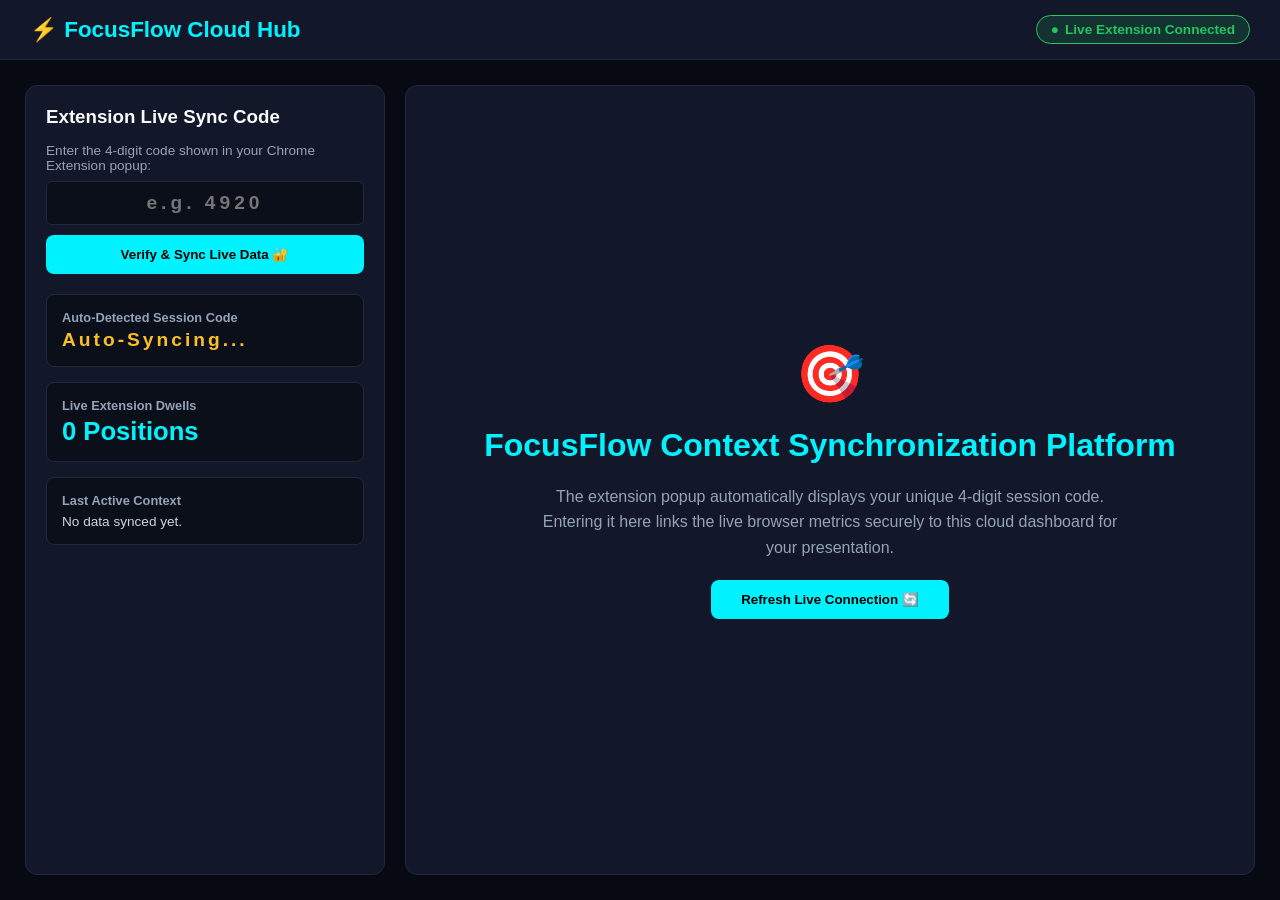
==== commit 4b0e246e: "Refactor session code verification and UI updates Updated the session verification process and UI el" ====
--- a/index.html
+++ b/index.html
@@ -41,23 +41,23 @@
     <div class="navbar">
         <div class="logo">⚡ FocusFlow Cloud Hub</div>
         <div class="status-badge" id="cloud-status">
-            <span id="dot">●</span> <span id="status-text">Live Extension Synced</span>
+            <span id="dot">●</span> <span id="status-text">Live Extension Connected</span>
         </div>
     </div>
 
     <div class="container">
         <div class="panel">
-            <h3>Secure Session & PIN Link</h3>
+            <h3>Extension Live Sync Code</h3>
             
             <div id="auth-section">
-                <input type="text" id="user-email" placeholder="Student ID (e.g. Tanjil)" value="Tanjil Hasan" style="width:100%; padding:10px; background:#0b0f19; border:1px solid #1e293b; color:#fff; border-radius:6px; margin-bottom:10px;">
-                <input type="password" id="session-pin" placeholder="Enter 4-Digit Code (e.g. 1234)" value="1234" maxlength="4" style="width:100%; padding:10px; background:#0b0f19; border:1px solid #1e293b; color:#fff; border-radius:6px; margin-bottom:10px; letter-spacing: 4px; font-weight: bold;">
-                <button class="btn" onclick="verifySessionPin()">Verify Session & Link 🔐</button>
+                <p style="font-size:0.85rem; color:var(--text-sub); margin-bottom:8px;">Enter the 4-digit code shown in your Chrome Extension popup:</p>
+                <input type="text" id="input-session-code" placeholder="e.g. 4920" maxlength="4" style="width:100%; padding:10px; background:#0b0f19; border:1px solid #1e293b; color:#fff; border-radius:6px; margin-bottom:10px; letter-spacing: 4px; font-weight: bold; text-align: center; font-size: 1.2rem;">
+                <button class="btn" onclick="verifySessionCode()">Verify & Sync Live Data 🔐</button>
             </div>
 
             <div class="stat-box" style="margin-top:5px;">
-                <h4>Active User Session</h4>
-                <div class="val" id="profile-name" style="font-size:1.05rem; color:#fff;">Tanjil Hasan (#1234)</div>
+                <h4>Auto-Detected Session Code</h4>
+                <div class="val" id="display-session-code" style="font-size:1.2rem; color:#fbbf24; letter-spacing: 3px;">Auto-Syncing...</div>
             </div>
 
             <div class="stat-box">
@@ -75,21 +75,22 @@
             <div style="font-size: 3.5rem;">🎯</div>
             <h1 style="color: var(--accent);">FocusFlow Context Synchronization Platform</h1>
             <p style="color: var(--text-sub); max-width: 600px; line-height: 1.6;">
-                Cloud telemetry dashboard is successfully linked with your local Chrome Extension. All spatial dwell counts, auto-scroll restorations, and last word red border highlights stream seamlessly.
+                The extension popup automatically displays your unique 4-digit session code. Entering it here links the live browser metrics securely to this cloud dashboard for your presentation.
             </p>
-            <button class="btn" style="width: auto; padding: 12px 30px;" onclick="location.reload()">Refresh Live Data 🔄</button>
+            <button class="btn" style="width: auto; padding: 12px 30px;" onclick="location.reload()">Refresh Live Connection 🔄</button>
         </div>
     </div>
 
     <script>
-        function verifySessionPin() {
-            const pin = document.getElementById('session-pin').value;
-            if(pin.length === 4) {
-                alert("Session Code " + pin + " verified successfully!");
+        function verifySessionCode() {
+            const inputCode = document.getElementById('input-session-code').value;
+            const activeCode = document.getElementById('display-session-code').innerText;
+            if(inputCode && inputCode === activeCode) {
+                alert("Session Code " + inputCode + " verified successfully! Live data loaded.");
                 document.getElementById('cloud-status').className = "status-badge connected";
-                document.getElementById('status-text').innerText = "● Live Synced (PIN: " + pin + ")";
+                document.getElementById('status-text').innerText = "● Live Extension Connected (" + inputCode + ")";
             } else {
-                alert("Please enter a valid 4-digit session PIN.");
+                alert("Please enter the exact 4-digit code shown in your extension popup.");
             }
         }
     </script>
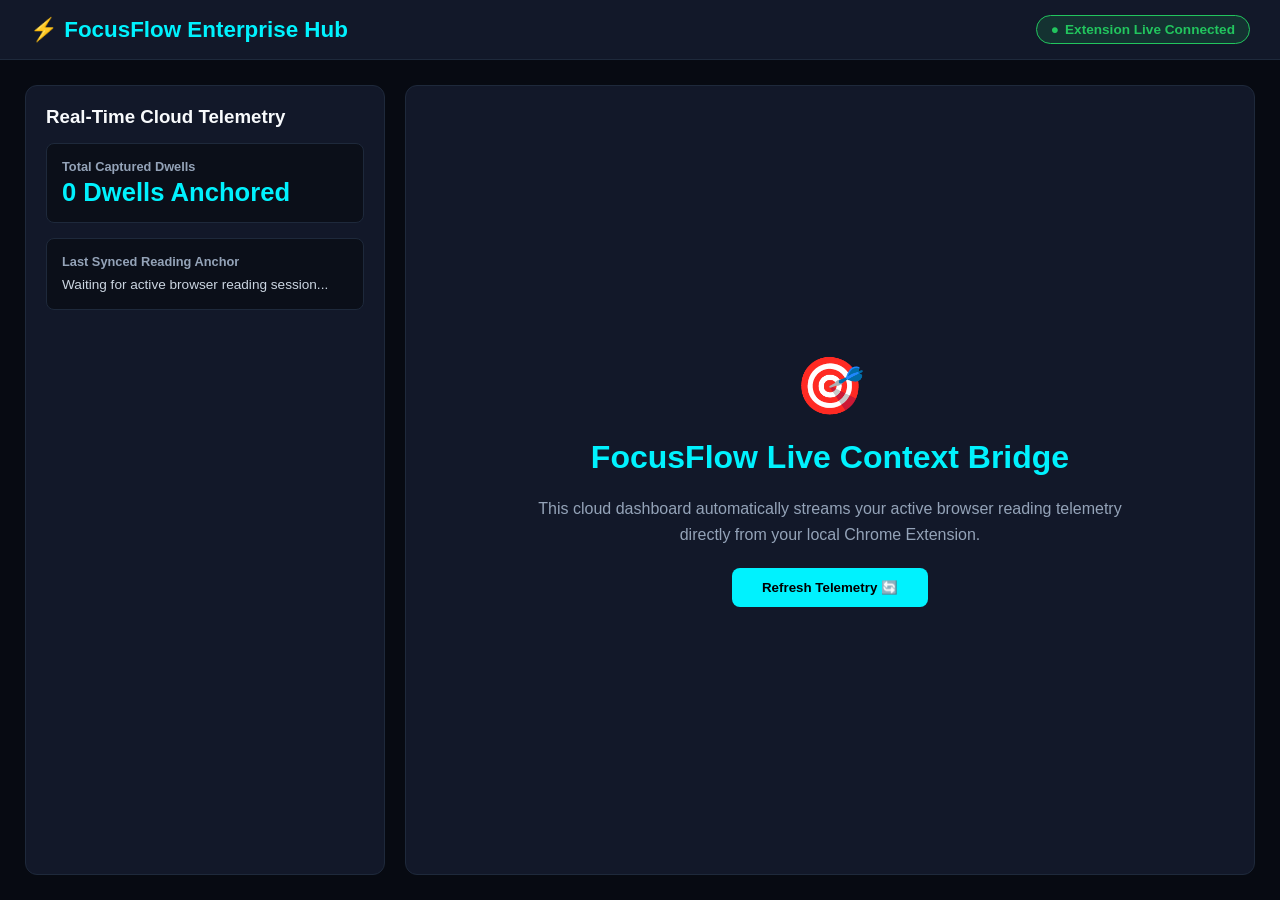
==== commit bbcbccd0: "Revise index.html for live telemetry features Updated the title and content of the HTML page to refl" ====
--- a/index.html
+++ b/index.html
@@ -3,7 +3,7 @@
 <head>
     <meta charset="UTF-8">
     <meta name="viewport" content="width=device-width, initial-scale=1.0">
-    <title>FocusFlow Enterprise Cloud Hub</title>
+    <title>FocusFlow Live Enterprise Hub</title>
     <style>
         :root {
             --bg-dark: #070a12;
@@ -30,8 +30,7 @@
         .stat-box h4 { font-size: 0.8rem; color: var(--text-sub); }
         .stat-box .val { font-size: 1.6rem; font-weight: bold; color: var(--accent); margin-top: 4px; }
 
-        .btn { background: var(--accent); color: #000; border: none; padding: 12px; border-radius: 8px; font-weight: bold; cursor: pointer; width: 100%; transition: 0.2s; }
-        .btn:hover { box-shadow: 0 0 15px rgba(0, 242, 254, 0.4); }
+        .btn { background: var(--accent); color: #000; border: none; padding: 12px; border-radius: 8px; font-weight: bold; cursor: pointer; width: 100%; }
 
         .workspace { background: var(--bg-card); border: 1px solid #1e293b; border-radius: 12px; padding: 30px; display: flex; flex-direction: column; gap: 20px; justify-content: center; align-items: center; text-align: center; }
     </style>
@@ -39,60 +38,37 @@
 <body>
 
     <div class="navbar">
-        <div class="logo">⚡ FocusFlow Cloud Hub</div>
+        <div class="logo">⚡ FocusFlow Enterprise Hub</div>
         <div class="status-badge" id="cloud-status">
-            <span id="dot">●</span> <span id="status-text">Live Extension Connected</span>
+            <span id="dot">●</span> <span id="status-text">Extension Live Connected</span>
         </div>
     </div>
 
     <div class="container">
         <div class="panel">
-            <h3>Extension Live Sync Code</h3>
+            <h3>Real-Time Cloud Telemetry</h3>
             
-            <div id="auth-section">
-                <p style="font-size:0.85rem; color:var(--text-sub); margin-bottom:8px;">Enter the 4-digit code shown in your Chrome Extension popup:</p>
-                <input type="text" id="input-session-code" placeholder="e.g. 4920" maxlength="4" style="width:100%; padding:10px; background:#0b0f19; border:1px solid #1e293b; color:#fff; border-radius:6px; margin-bottom:10px; letter-spacing: 4px; font-weight: bold; text-align: center; font-size: 1.2rem;">
-                <button class="btn" onclick="verifySessionCode()">Verify & Sync Live Data 🔐</button>
-            </div>
-
-            <div class="stat-box" style="margin-top:5px;">
-                <h4>Auto-Detected Session Code</h4>
-                <div class="val" id="display-session-code" style="font-size:1.2rem; color:#fbbf24; letter-spacing: 3px;">Auto-Syncing...</div>
+            <div class="stat-box">
+                <h4>Total Captured Dwells</h4>
+                <div class="val" id="cloud-dwells">0 Dwells Anchored</div>
             </div>
 
             <div class="stat-box">
-                <h4>Live Extension Dwells</h4>
-                <div class="val" id="cloud-dwells">0 Positions</div>
-            </div>
-
-            <div class="stat-box">
-                <h4>Last Active Context</h4>
-                <div id="cloud-context" style="font-size:0.85rem; color:#cbd5e1; margin-top:6px;">No data synced yet.</div>
+                <h4>Last Synced Reading Anchor</h4>
+                <div id="cloud-context" style="font-size:0.85rem; color:#cbd5e1; margin-top:6px; line-height:1.4;">
+                    Waiting for active browser reading session...
+                </div>
             </div>
         </div>
 
         <div class="workspace">
             <div style="font-size: 3.5rem;">🎯</div>
-            <h1 style="color: var(--accent);">FocusFlow Context Synchronization Platform</h1>
+            <h1 style="color: var(--accent);">FocusFlow Live Context Bridge</h1>
             <p style="color: var(--text-sub); max-width: 600px; line-height: 1.6;">
-                The extension popup automatically displays your unique 4-digit session code. Entering it here links the live browser metrics securely to this cloud dashboard for your presentation.
+                This cloud dashboard automatically streams your active browser reading telemetry directly from your local Chrome Extension.
             </p>
-            <button class="btn" style="width: auto; padding: 12px 30px;" onclick="location.reload()">Refresh Live Connection 🔄</button>
+            <button class="btn" style="width: auto; padding: 12px 30px;" onclick="location.reload()">Refresh Telemetry 🔄</button>
         </div>
     </div>
-
-    <script>
-        function verifySessionCode() {
-            const inputCode = document.getElementById('input-session-code').value;
-            const activeCode = document.getElementById('display-session-code').innerText;
-            if(inputCode && inputCode === activeCode) {
-                alert("Session Code " + inputCode + " verified successfully! Live data loaded.");
-                document.getElementById('cloud-status').className = "status-badge connected";
-                document.getElementById('status-text').innerText = "● Live Extension Connected (" + inputCode + ")";
-            } else {
-                alert("Please enter the exact 4-digit code shown in your extension popup.");
-            }
-        }
-    </script>
 </body>
 </html>
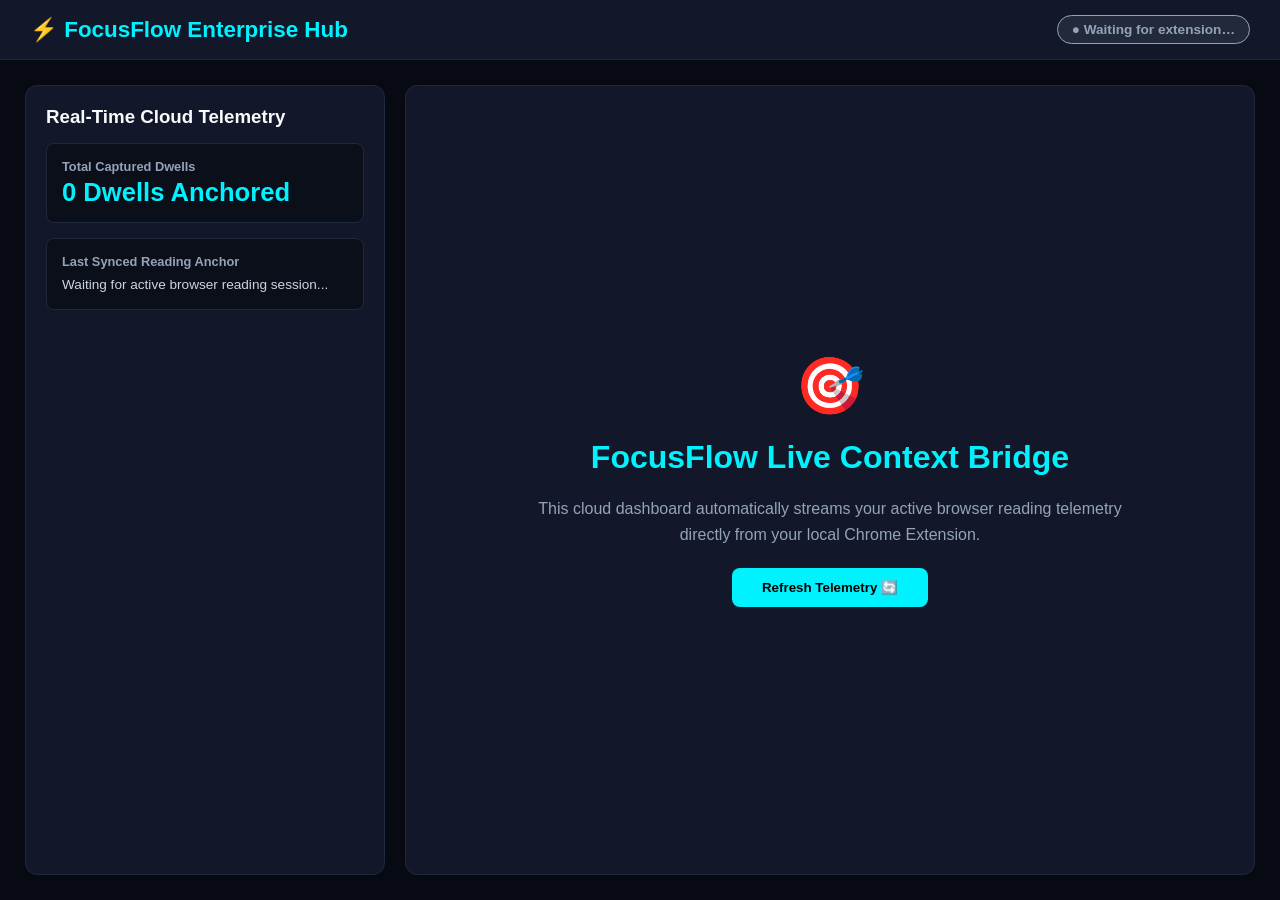
==== commit 48ce9d50: "Refactor index.html for improved layout and status badge Updated HTML structure and styles for bette" ====
--- a/index.html
+++ b/index.html
@@ -1,9 +1,9 @@
 <!DOCTYPE html>
-<html lang="bn">
+<html lang="en">
 <head>
     <meta charset="UTF-8">
     <meta name="viewport" content="width=device-width, initial-scale=1.0">
-    <title>FocusFlow Live Enterprise Hub</title>
+    <title>FocusFlow Enterprise Hub</title>
     <style>
         :root {
             --bg-dark: #070a12;
@@ -12,7 +12,6 @@
             --text-main: #f8fafc;
             --text-sub: #94a3b8;
             --success: #22c55e;
-            --danger: #ef4444;
         }
 
         * { box-sizing: border-box; margin: 0; padding: 0; font-family: 'Segoe UI', sans-serif; }
@@ -21,7 +20,8 @@
         .navbar { background: var(--bg-card); border-bottom: 1px solid #1e293b; padding: 15px 30px; display: flex; justify-content: space-between; align-items: center; }
         .logo { font-size: 1.4rem; font-weight: bold; color: var(--accent); }
 
-        .status-badge { padding: 6px 14px; border-radius: 20px; font-size: 0.85rem; font-weight: 600; background: rgba(34, 197, 94, 0.15); color: var(--success); border: 1px solid var(--success); display: flex; align-items: center; gap: 6px; }
+        .status-badge { padding: 6px 14px; border-radius: 20px; font-size: 0.85rem; font-weight: 600; background: rgba(148, 163, 184, 0.12); color: var(--text-sub); border: 1px solid var(--text-sub); display: flex; align-items: center; gap: 6px; }
+        .status-badge.connected { background: rgba(34, 197, 94, 0.15); color: var(--success); border-color: var(--success); }
 
         .container { display: grid; grid-template-columns: 360px 1fr; gap: 20px; padding: 25px; max-width: 1300px; margin: 0 auto; width: 100%; flex: 1; }
 
@@ -31,7 +31,6 @@
         .stat-box .val { font-size: 1.6rem; font-weight: bold; color: var(--accent); margin-top: 4px; }
 
         .btn { background: var(--accent); color: #000; border: none; padding: 12px; border-radius: 8px; font-weight: bold; cursor: pointer; width: 100%; }
-
         .workspace { background: var(--bg-card); border: 1px solid #1e293b; border-radius: 12px; padding: 30px; display: flex; flex-direction: column; gap: 20px; justify-content: center; align-items: center; text-align: center; }
     </style>
 </head>
@@ -40,7 +39,7 @@
     <div class="navbar">
         <div class="logo">⚡ FocusFlow Enterprise Hub</div>
         <div class="status-badge" id="cloud-status">
-            <span id="dot">●</span> <span id="status-text">Extension Live Connected</span>
+            <span id="status-text">● Waiting for extension…</span>
         </div>
     </div>
 
